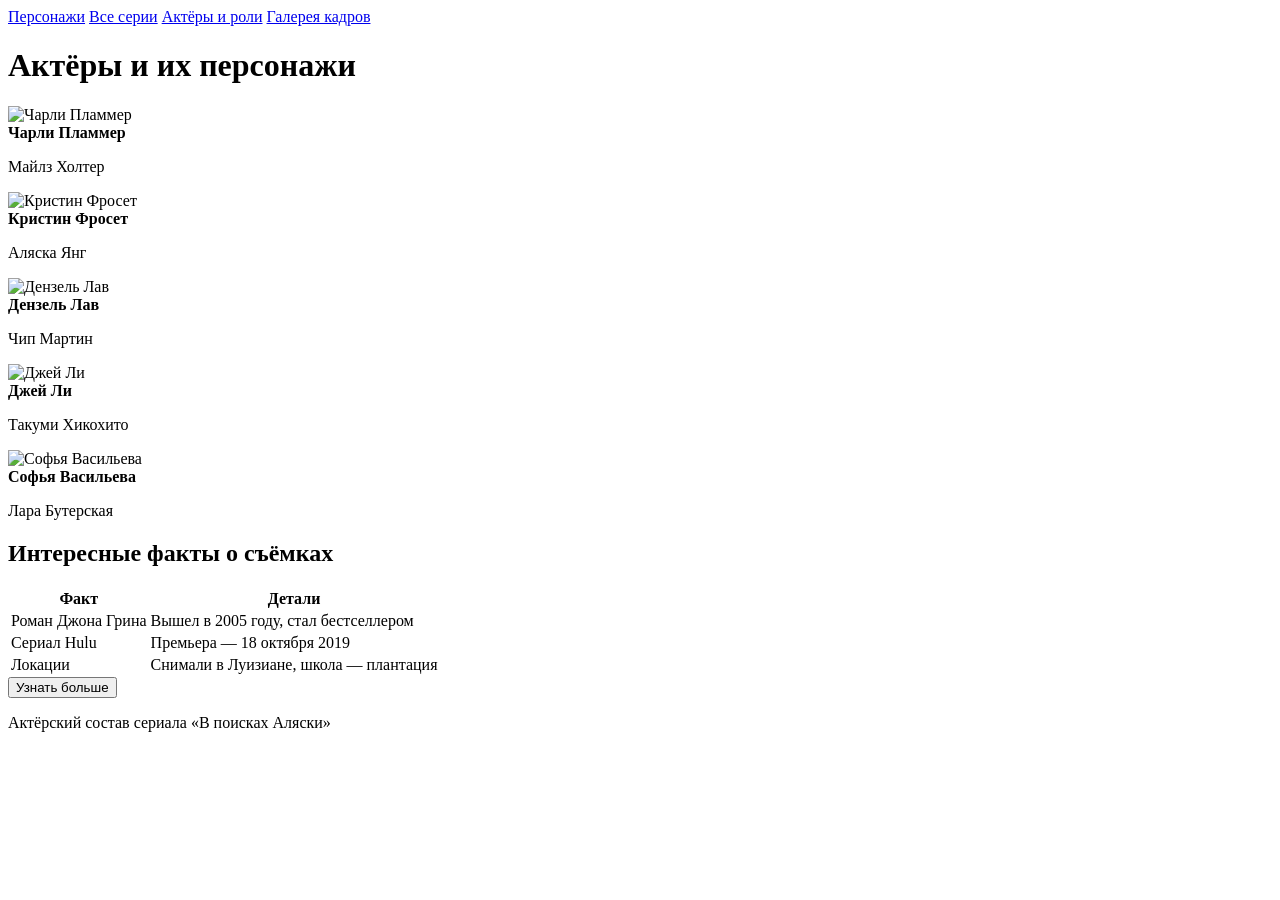
==== cast.html @ 6aa1d95b "Add files via upload" ====
<!DOCTYPE html>
<html lang="ru">
<head>
    <meta charset="UTF-8">
    <meta name="viewport" content="width=device-width, initial-scale=1.0">
    <title>В поисках Аляски | Актёры</title>
    <link rel="stylesheet" href="style.css">
</head>
<body>
    <nav class="navbar">
        <a href="index.html" class="nav-btn">Персонажи</a>
        <a href="episodes.html" class="nav-btn">Все серии</a>
        <a href="cast.html" class="nav-btn">Актёры и роли</a>
        <a href="gallery.html" class="nav-btn">Галерея кадров</a>
    </nav>

    <div class="page-container">
        <h1>Актёры и их персонажи</h1>
        <div class="cast-grid">
            <div class="cast-card">
                <img class="cast-photo" src="https://kinotv.ru/upload/iblock/59f/lzcz3eonvtit2hvptbuuj4o0ihpuiw90.webp" alt="Чарли Пламмер">
                <div class="cast-info"><strong>Чарли Пламмер</strong><p>Майлз Холтер</p></div>
            </div>
            <div class="cast-card">
                <img class="cast-photo" src="https://m.media-amazon.com/images/M/MV5BZDdkNTM1NDEtYTU5Yy00MTkzLTllNWQtYTI3OTBmODExMTc2XkEyXkFqcGc@._V1_FMjpg_UX1000_.jpg" alt="Кристин Фросет">
                <div class="cast-info"><strong>Кристин Фросет</strong><p>Аляска Янг</p></div>
            </div>
            <div class="cast-card">
                <img class="cast-photo" src="https://m.media-amazon.com/images/M/MV5BYjFiMzQ3MTYtNDdhYy00N2U4LTk4MDItZTNiOTQ4MzliYjU2XkEyXkFqcGc@._V1_.jpg" alt="Дензель Лав">
                <div class="cast-info"><strong>Дензель Лав</strong><p>Чип Мартин</p></div>
            </div>
            <div class="cast-card">
                <img class="cast-photo" src="https://www.film.ru/sites/default/files/people/14679217-3412169.jpg" alt="Джей Ли">
                <div class="cast-info"><strong>Джей Ли</strong><p>Такуми Хикохито</p></div>
            </div>
            <div class="cast-card">
                <img class="cast-photo" src="https://avatars.mds.yandex.net/get-kinopoisk-image/1773646/e25d6c02-48b1-48aa-91d9-0dd39ebba12c/1920x" alt="Софья Васильева">
                <div class="cast-info"><strong>Софья Васильева</strong><p>Лара Бутерская</p></div>
            </div>
        </div>
        
        <!-- Таблица с расписанием / фактами -->
        <h2>Интересные факты о съёмках</h2>
        <table class="facts-table">
            <tr><th>Факт</th><th>Детали</th></tr>
            <tr><td>Роман Джона Грина</td><td>Вышел в 2005 году, стал бестселлером</td></tr>
            <tr><td>Сериал Hulu</td><td>Премьера — 18 октября 2019</td></tr>
            <tr><td>Локации</td><td>Снимали в Луизиане, школа — плантация</td></tr>
        </table>
        
        <button class="action-btn" onclick="alert('Спасибо, что интересуетесь актёрами!')">Узнать больше</button>
    </div>

    <footer class="footer">
        <p>Актёрский состав сериала «В поисках Аляски»</p>
    </footer>
</body>
</html>
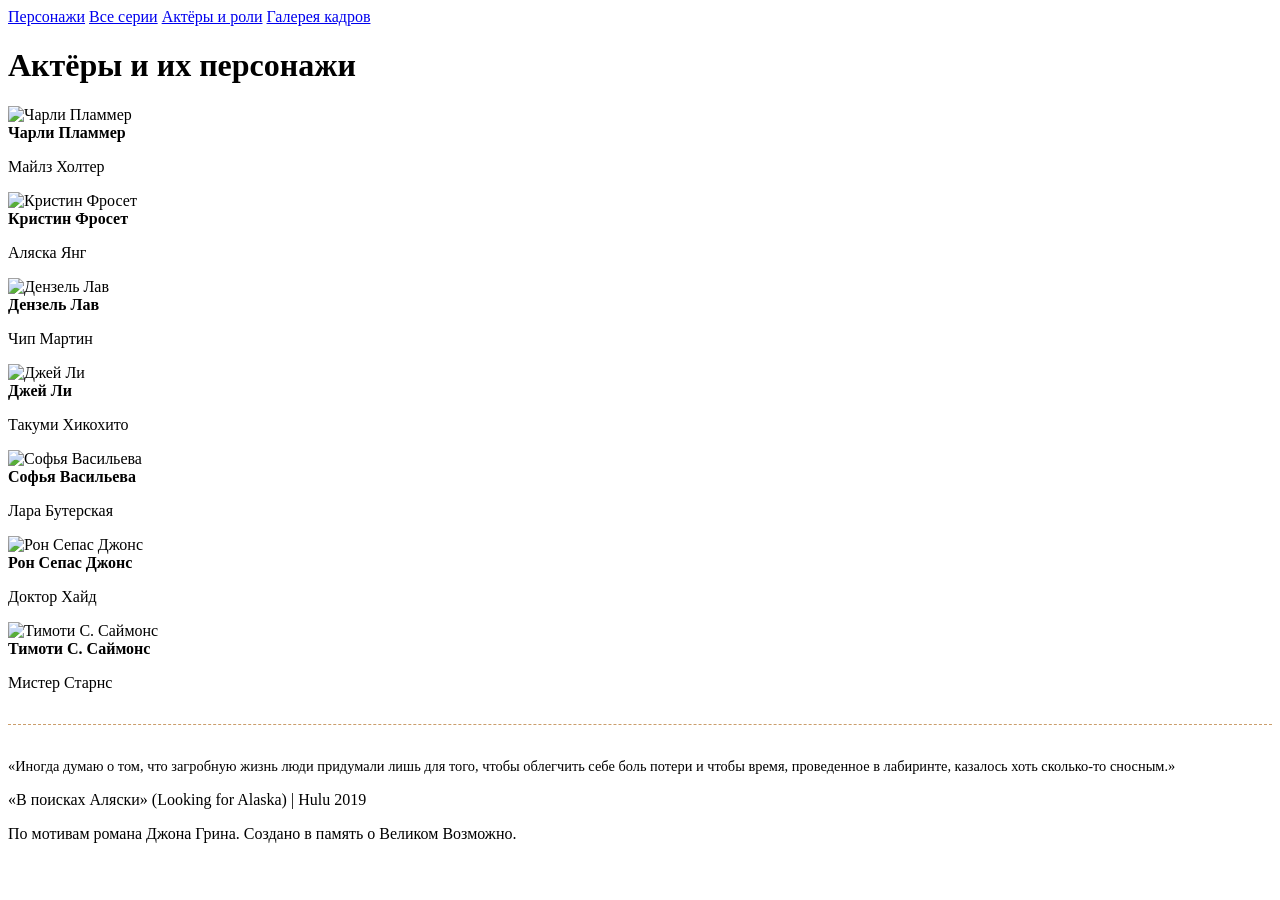
==== commit 78332abe: "Add files via upload" ====
--- a/cast.html
+++ b/cast.html
@@ -2,57 +2,60 @@
 <html lang="ru">
 <head>
     <meta charset="UTF-8">
-    <meta name="viewport" content="width=device-width, initial-scale=1.0">
-    <title>В поисках Аляски | Актёры</title>
+    <meta name="viewport" content="width=device-width, initial-scale=1.0, user-scalable=yes">
+    <title>В поисках Аляски | Актёры и роли</title>
     <link rel="stylesheet" href="style.css">
 </head>
 <body>
-    <nav class="navbar">
-        <a href="index.html" class="nav-btn">Персонажи</a>
-        <a href="episodes.html" class="nav-btn">Все серии</a>
-        <a href="cast.html" class="nav-btn">Актёры и роли</a>
-        <a href="gallery.html" class="nav-btn">Галерея кадров</a>
-    </nav>
 
-    <div class="page-container">
-        <h1>Актёры и их персонажи</h1>
-        <div class="cast-grid">
-            <div class="cast-card">
-                <img class="cast-photo" src="https://kinotv.ru/upload/iblock/59f/lzcz3eonvtit2hvptbuuj4o0ihpuiw90.webp" alt="Чарли Пламмер">
-                <div class="cast-info"><strong>Чарли Пламмер</strong><p>Майлз Холтер</p></div>
-            </div>
-            <div class="cast-card">
-                <img class="cast-photo" src="https://m.media-amazon.com/images/M/MV5BZDdkNTM1NDEtYTU5Yy00MTkzLTllNWQtYTI3OTBmODExMTc2XkEyXkFqcGc@._V1_FMjpg_UX1000_.jpg" alt="Кристин Фросет">
-                <div class="cast-info"><strong>Кристин Фросет</strong><p>Аляска Янг</p></div>
-            </div>
-            <div class="cast-card">
-                <img class="cast-photo" src="https://m.media-amazon.com/images/M/MV5BYjFiMzQ3MTYtNDdhYy00N2U4LTk4MDItZTNiOTQ4MzliYjU2XkEyXkFqcGc@._V1_.jpg" alt="Дензель Лав">
-                <div class="cast-info"><strong>Дензель Лав</strong><p>Чип Мартин</p></div>
-            </div>
-            <div class="cast-card">
-                <img class="cast-photo" src="https://www.film.ru/sites/default/files/people/14679217-3412169.jpg" alt="Джей Ли">
-                <div class="cast-info"><strong>Джей Ли</strong><p>Такуми Хикохито</p></div>
-            </div>
-            <div class="cast-card">
-                <img class="cast-photo" src="https://avatars.mds.yandex.net/get-kinopoisk-image/1773646/e25d6c02-48b1-48aa-91d9-0dd39ebba12c/1920x" alt="Софья Васильева">
-                <div class="cast-info"><strong>Софья Васильева</strong><p>Лара Бутерская</p></div>
-            </div>
+<nav class="navbar">
+    <a href="index.html" class="nav-btn">Персонажи</a>
+    <a href="episodes.html" class="nav-btn">Все серии</a>
+    <a href="cast.html" class="nav-btn active">Актёры и роли</a>
+    <a href="gallery.html" class="nav-btn">Галерея кадров</a>
+</nav>
+
+<div class="page-container">
+    <h1>Актёры и их персонажи</h1>
+    <div class="cast-grid">
+        <div class="cast-card">
+            <img class="cast-photo" src="https://kinotv.ru/upload/iblock/59f/lzcz3eonvtit2hvptbuuj4o0ihpuiw90.webp" alt="Чарли Пламмер">
+            <div class="cast-info"><strong>Чарли Пламмер</strong><p>Майлз Холтер</p></div>
         </div>
-        
-        <!-- Таблица с расписанием / фактами -->
-        <h2>Интересные факты о съёмках</h2>
-        <table class="facts-table">
-            <tr><th>Факт</th><th>Детали</th></tr>
-            <tr><td>Роман Джона Грина</td><td>Вышел в 2005 году, стал бестселлером</td></tr>
-            <tr><td>Сериал Hulu</td><td>Премьера — 18 октября 2019</td></tr>
-            <tr><td>Локации</td><td>Снимали в Луизиане, школа — плантация</td></tr>
-        </table>
-        
-        <button class="action-btn" onclick="alert('Спасибо, что интересуетесь актёрами!')">Узнать больше</button>
+        <div class="cast-card">
+            <img class="cast-photo" src="https://m.media-amazon.com/images/M/MV5BZDdkNTM1NDEtYTU5Yy00MTkzLTllNWQtYTI3OTBmODExMTc2XkEyXkFqcGc@._V1_FMjpg_UX1000_.jpg" alt="Кристин Фросет">
+            <div class="cast-info"><strong>Кристин Фросет</strong><p>Аляска Янг</p></div>
+        </div>
+        <div class="cast-card">
+            <img class="cast-photo" src="https://m.media-amazon.com/images/M/MV5BYjFiMzQ3MTYtNDdhYy00N2U4LTk4MDItZTNiOTQ4MzliYjU2XkEyXkFqcGc@._V1_.jpg" alt="Дензель Лав">
+            <div class="cast-info"><strong>Дензель Лав</strong><p>Чип Мартин</p></div>
+        </div>
+        <div class="cast-card">
+            <img class="cast-photo" src="https://www.film.ru/sites/default/files/people/14679217-3412169.jpg" alt="Джей Ли">
+            <div class="cast-info"><strong>Джей Ли</strong><p>Такуми Хикохито</p></div>
+        </div>
+        <div class="cast-card">
+            <img class="cast-photo" src="https://avatars.mds.yandex.net/get-kinopoisk-image/1773646/e25d6c02-48b1-48aa-91d9-0dd39ebba12c/1920x" alt="Софья Васильева">
+            <div class="cast-info"><strong>Софья Васильева</strong><p>Лара Бутерская</p></div>
+        </div>
+        <div class="cast-card">
+            <img class="cast-photo" src="https://avatars.mds.yandex.net/i?id=7f310b02f0fcc3b287847f2668c44973_l-9145122-images-thumbs&n=13" alt="Рон Сепас Джонс">
+            <div class="cast-info"><strong>Рон Сепас Джонс</strong><p>Доктор Хайд</p></div>
+        </div>
+        <div class="cast-card">
+            <img class="cast-photo" src="https://is1-ssl.mzstatic.com/image/thumb/QAk1-_fwYNKsBS9bhzLGoA/1200x675mf.jpg" alt="Тимоти С. Саймонс">
+            <div class="cast-info"><strong>Тимоти С. Саймонс</strong><p>Мистер Старнс</p></div>
+        </div>
     </div>
+    <div style="margin-top: 2rem; border-top: 1px dashed #cb9e6b; padding-top: 1.2rem; font-size: 0.9rem;">
+        <p>«Иногда думаю о том, что загробную жизнь люди придумали лишь для того, чтобы облегчить себе боль потери и чтобы время, проведенное в лабиринте, казалось хоть сколько-то сносным.»</p>
+    </div>
+</div>
 
-    <footer class="footer">
-        <p>Актёрский состав сериала «В поисках Аляски»</p>
-    </footer>
+<footer class="footer">
+    <p>«В поисках Аляски» (Looking for Alaska) | Hulu 2019</p>
+    <p>По мотивам романа Джона Грина. Создано в память о Великом Возможно.</p>
+</footer>
+
 </body>
 </html>
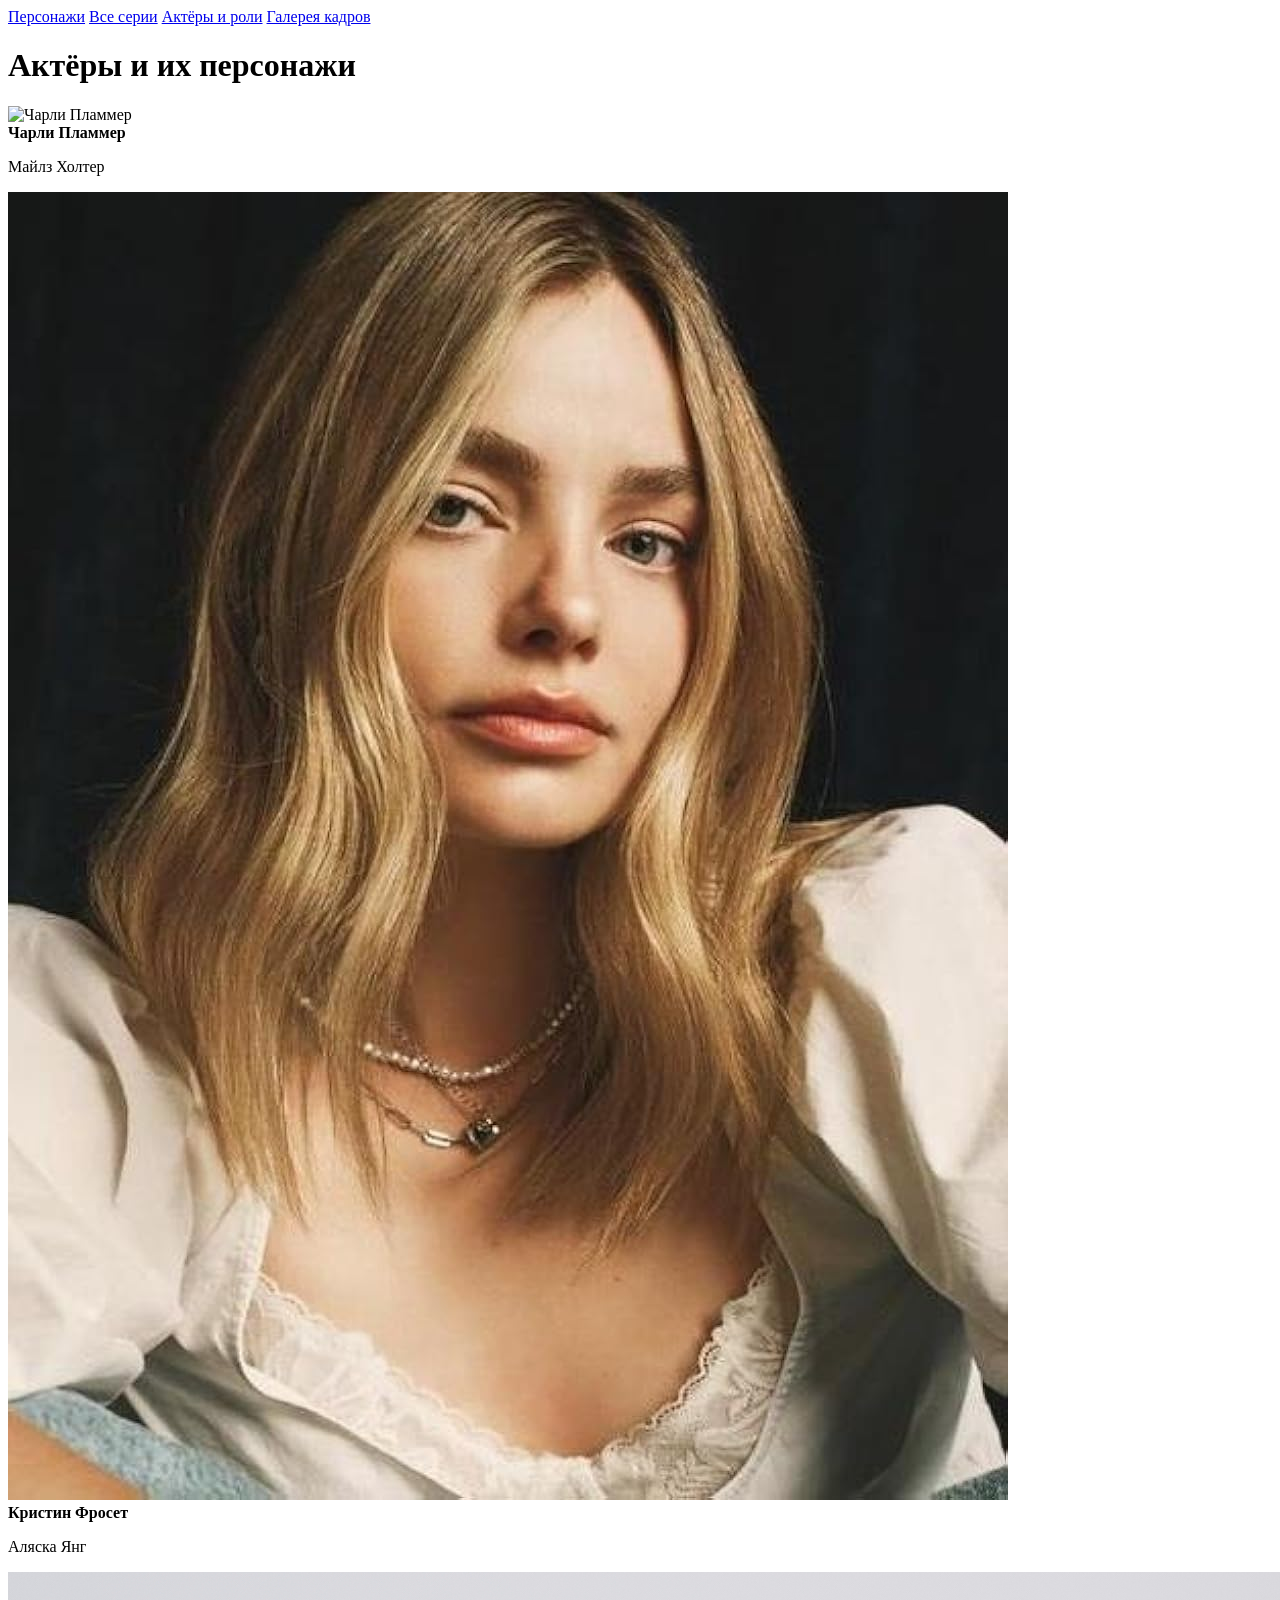
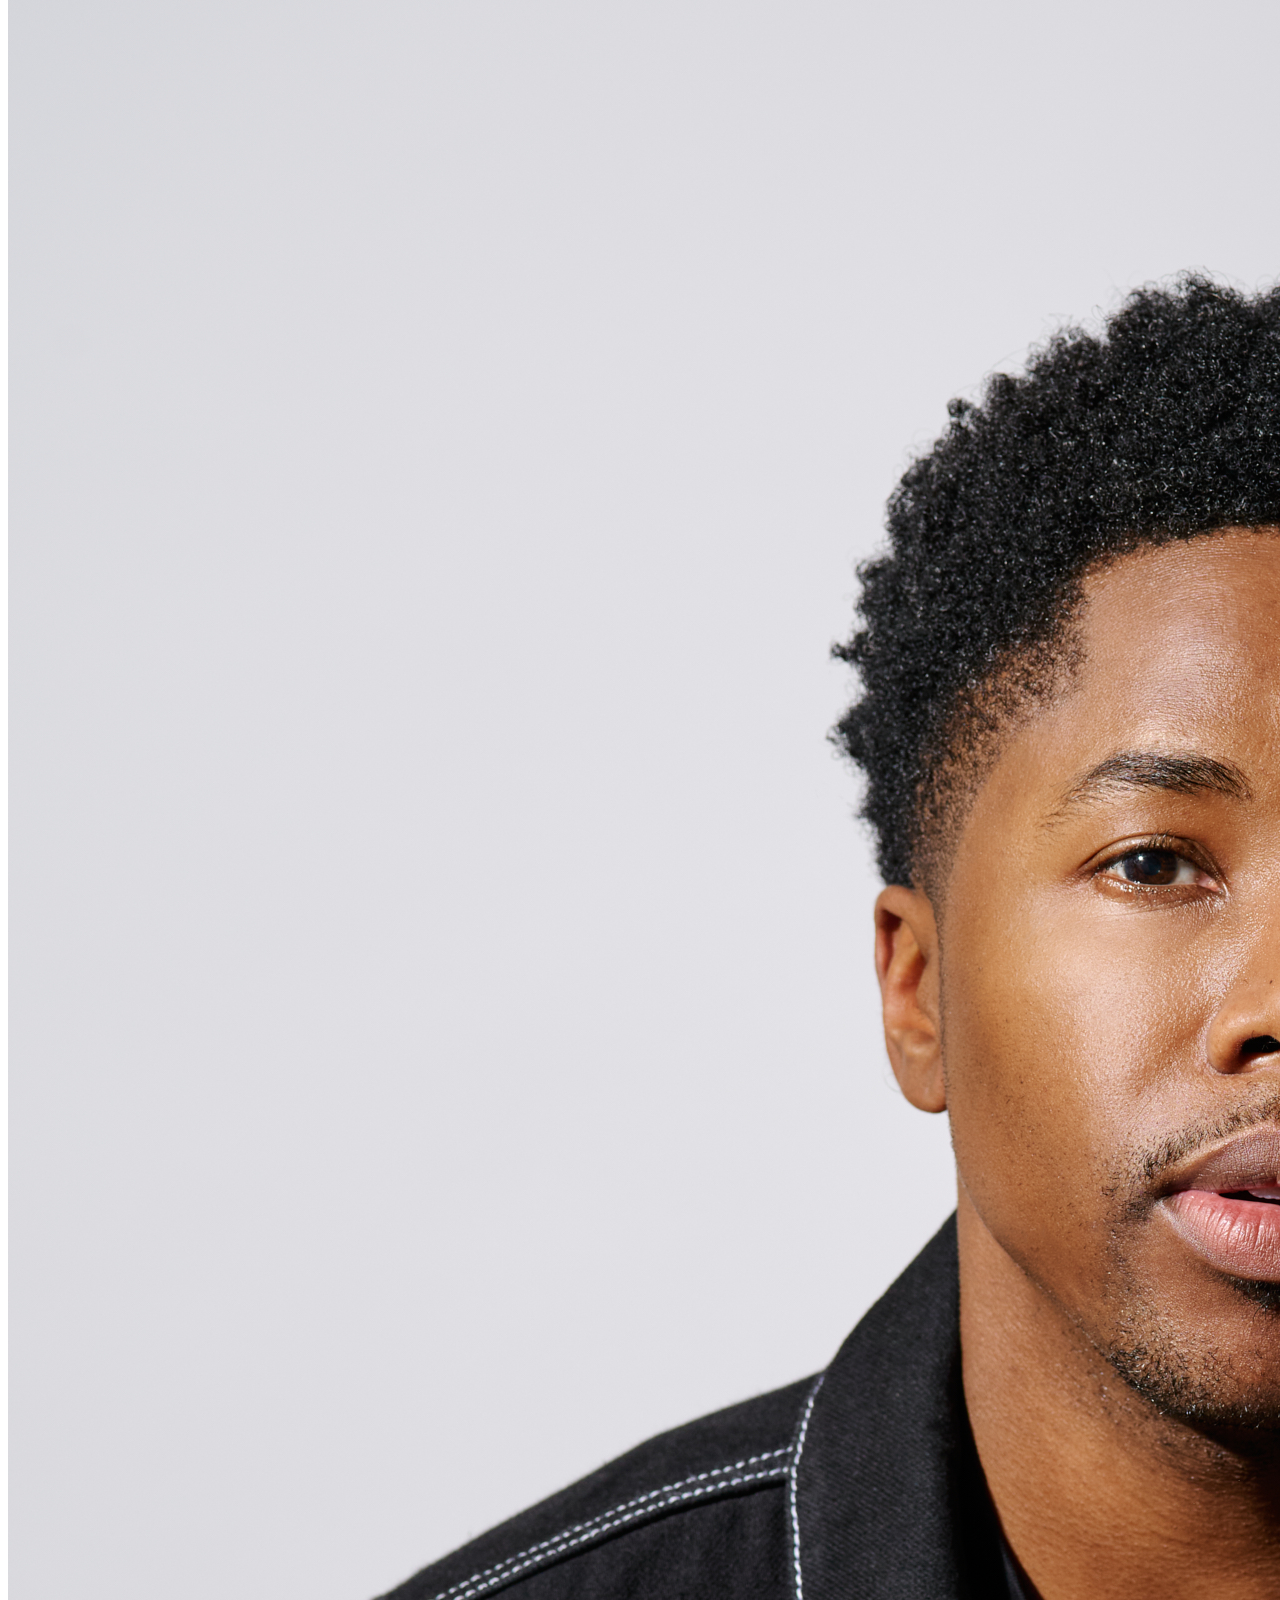
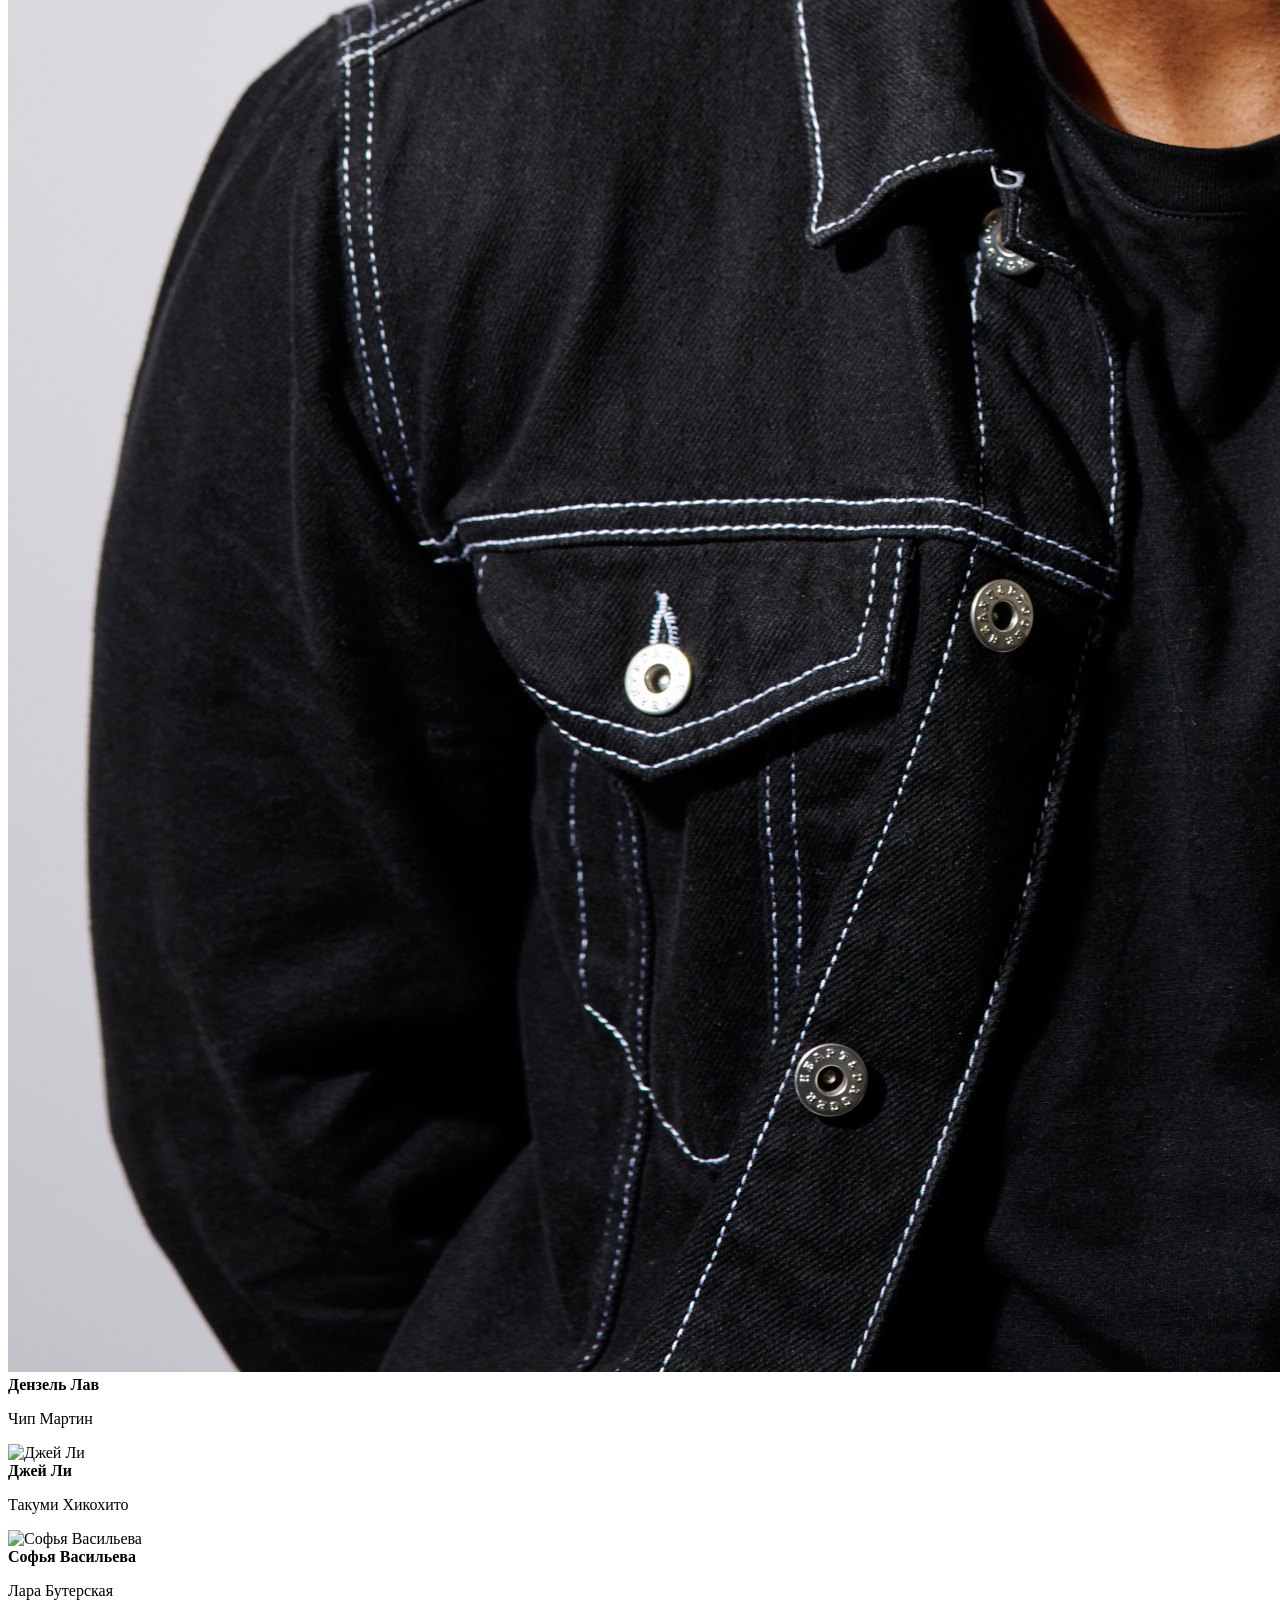
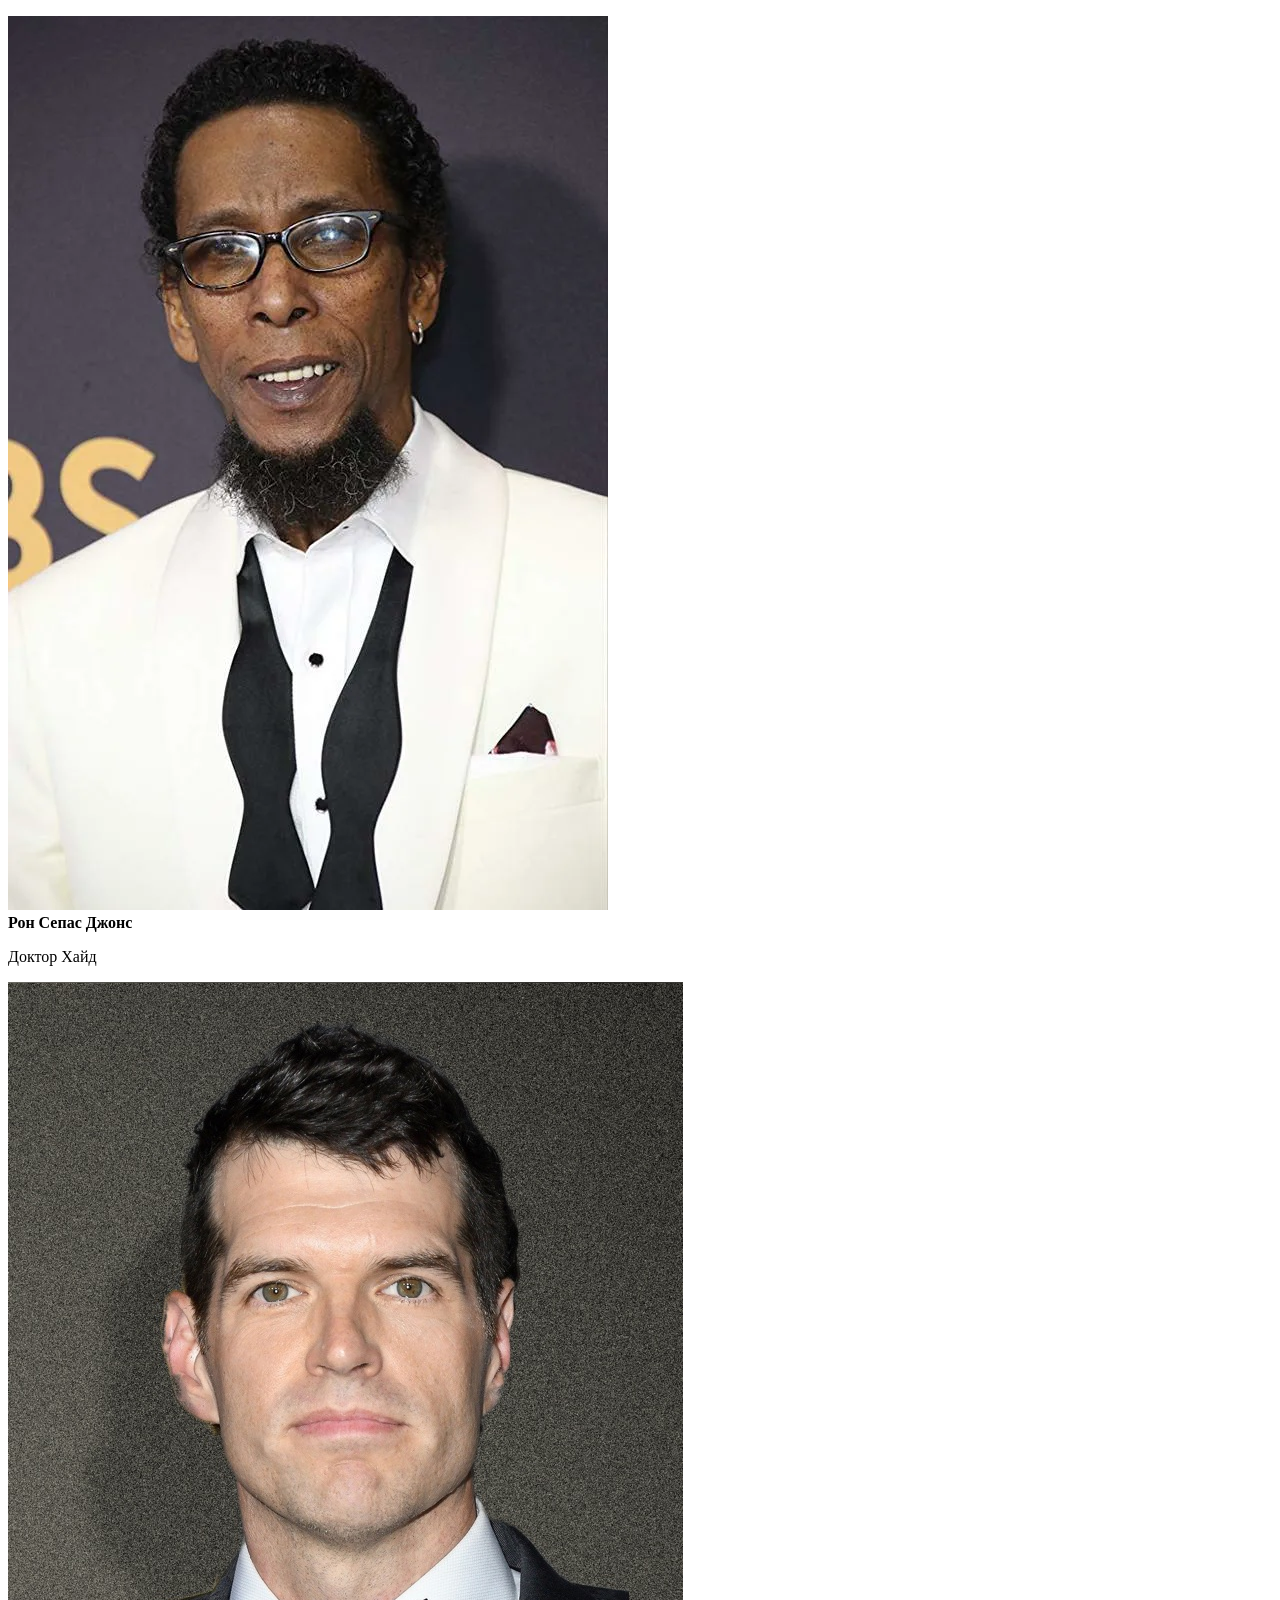
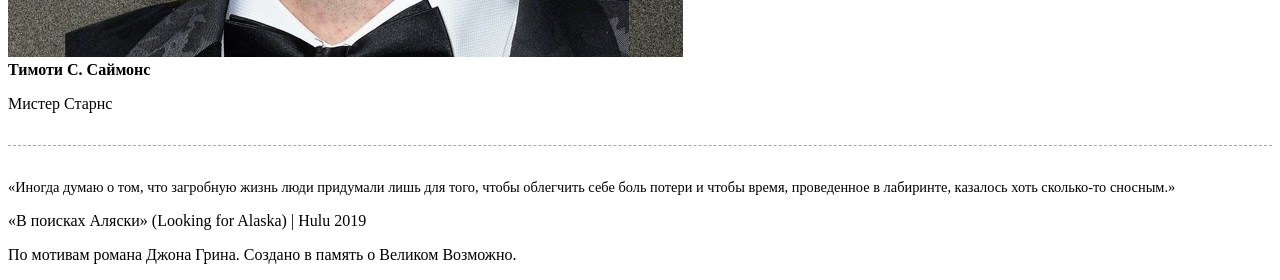
==== commit 77f5d75d: "Update cast.html" ====
--- a/cast.html
+++ b/cast.html
@@ -19,31 +19,31 @@
     <h1>Актёры и их персонажи</h1>
     <div class="cast-grid">
         <div class="cast-card">
-            <img class="cast-photo" src="https://kinotv.ru/upload/iblock/59f/lzcz3eonvtit2hvptbuuj4o0ihpuiw90.webp" alt="Чарли Пламмер">
+            <img class="cast-photo" src="images/charlie.jpg" alt="Чарли Пламмер">
             <div class="cast-info"><strong>Чарли Пламмер</strong><p>Майлз Холтер</p></div>
         </div>
         <div class="cast-card">
-            <img class="cast-photo" src="https://m.media-amazon.com/images/M/MV5BZDdkNTM1NDEtYTU5Yy00MTkzLTllNWQtYTI3OTBmODExMTc2XkEyXkFqcGc@._V1_FMjpg_UX1000_.jpg" alt="Кристин Фросет">
+            <img class="cast-photo" src="images/kristine.jpg" alt="Кристин Фросет">
             <div class="cast-info"><strong>Кристин Фросет</strong><p>Аляска Янг</p></div>
         </div>
         <div class="cast-card">
-            <img class="cast-photo" src="https://m.media-amazon.com/images/M/MV5BYjFiMzQ3MTYtNDdhYy00N2U4LTk4MDItZTNiOTQ4MzliYjU2XkEyXkFqcGc@._V1_.jpg" alt="Дензель Лав">
+            <img class="cast-photo" src="images/denzel.jpg" alt="Дензель Лав">
             <div class="cast-info"><strong>Дензель Лав</strong><p>Чип Мартин</p></div>
         </div>
         <div class="cast-card">
-            <img class="cast-photo" src="https://www.film.ru/sites/default/files/people/14679217-3412169.jpg" alt="Джей Ли">
+            <img class="cast-photo" src="jay" alt="Джей Ли">
             <div class="cast-info"><strong>Джей Ли</strong><p>Такуми Хикохито</p></div>
         </div>
         <div class="cast-card">
-            <img class="cast-photo" src="https://avatars.mds.yandex.net/get-kinopoisk-image/1773646/e25d6c02-48b1-48aa-91d9-0dd39ebba12c/1920x" alt="Софья Васильева">
+            <img class="cast-photo" src="sofia" alt="Софья Васильева">
             <div class="cast-info"><strong>Софья Васильева</strong><p>Лара Бутерская</p></div>
         </div>
         <div class="cast-card">
-            <img class="cast-photo" src="https://avatars.mds.yandex.net/i?id=7f310b02f0fcc3b287847f2668c44973_l-9145122-images-thumbs&n=13" alt="Рон Сепас Джонс">
+            <img class="cast-photo" src="images/ron.jpg" alt="Рон Сепас Джонс">
             <div class="cast-info"><strong>Рон Сепас Джонс</strong><p>Доктор Хайд</p></div>
         </div>
         <div class="cast-card">
-            <img class="cast-photo" src="https://is1-ssl.mzstatic.com/image/thumb/QAk1-_fwYNKsBS9bhzLGoA/1200x675mf.jpg" alt="Тимоти С. Саймонс">
+            <img class="cast-photo" src="images/timothy.jpg" alt="Тимоти С. Саймонс">
             <div class="cast-info"><strong>Тимоти С. Саймонс</strong><p>Мистер Старнс</p></div>
         </div>
     </div>
@@ -58,4 +58,4 @@
 </footer>
 
 </body>
-</html>+</html>
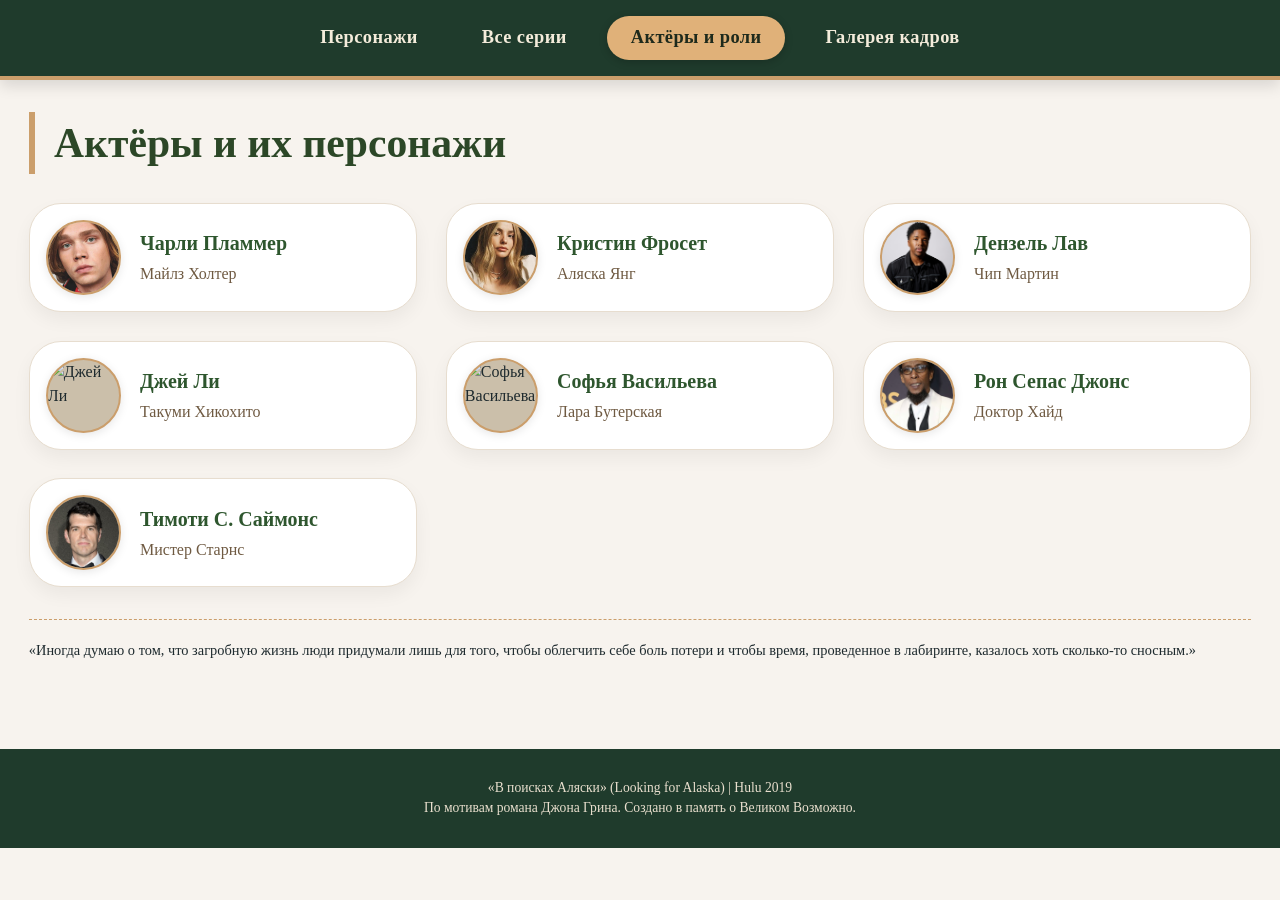
==== commit a3a2c5fd: "Update cast.html" ====
--- a/cast.html
+++ b/cast.html
@@ -4,7 +4,7 @@
     <meta charset="UTF-8">
     <meta name="viewport" content="width=device-width, initial-scale=1.0, user-scalable=yes">
     <title>В поисках Аляски | Актёры и роли</title>
-    <link rel="stylesheet" href="style.css">
+    <link rel="stylesheet" href="css/style.css">
 </head>
 <body>
 
--- a/css/style.css
+++ b/css/style.css
@@ -0,0 +1,253 @@
+* {
+    margin: 0;
+    padding: 0;
+    box-sizing: border-box;
+}
+
+body {
+    font-family: 'Segoe UI', 'Roboto', 'Merriweather', serif;
+    background: #f7f3ee;
+    color: #1e2a2e;
+    line-height: 1.5;
+}
+
+.navbar {
+    background: #1f3b2c;
+    padding: 1rem 2rem;
+    display: flex;
+    flex-wrap: wrap;
+    justify-content: center;
+    gap: 1rem;
+    border-bottom: 4px solid #cb9e6b;
+    position: sticky;
+    top: 0;
+    z-index: 200;
+    backdrop-filter: blur(2px);
+    box-shadow: 0 6px 14px rgba(0,0,0,0.12);
+}
+
+.nav-btn {
+    background: none;
+    border: none;
+    font-size: 1.15rem;
+    font-weight: 600;
+    color: #f4ecdb;
+    padding: 0.5rem 1.5rem;
+    cursor: pointer;
+    transition: all 0.2s ease;
+    border-radius: 40px;
+    font-family: inherit;
+    letter-spacing: 0.4px;
+    text-decoration: none;
+    display: inline-block;
+}
+
+.nav-btn:hover {
+    background: #cb9e6b;
+    color: #1f2e22;
+    transform: translateY(-2px);
+}
+
+.nav-btn.active {
+    background: #e0b179;
+    color: #1e2a1c;
+    box-shadow: 0 2px 8px rgba(0,0,0,0.2);
+}
+
+.page-container {
+    max-width: 1300px;
+    margin: 0 auto;
+    padding: 2rem 1.8rem 3rem;
+}
+
+h1 {
+    font-size: 2.6rem;
+    margin-bottom: 0.25rem;
+    color: #2c4727;
+    border-left: 6px solid #cb9e6b;
+    padding-left: 1.2rem;
+    font-weight: 700;
+}
+
+h2 {
+    font-size: 1.9rem;
+    margin: 1.5rem 0 1rem;
+    color: #3c6040;
+    font-weight: 600;
+}
+
+h3 {
+    font-size: 1.45rem;
+    margin: 0.7rem 0 0.4rem;
+    color: #6b4c2c;
+}
+
+.characters-grid {
+    display: grid;
+    grid-template-columns: repeat(auto-fill, minmax(270px, 1fr));
+    gap: 2rem;
+    margin-top: 1.8rem;
+}
+
+.character-card {
+    background: white;
+    border-radius: 32px;
+    overflow: hidden;
+    box-shadow: 0 15px 28px rgba(0,0,0,0.08);
+    transition: transform 0.25s, box-shadow 0.2s;
+    text-align: center;
+}
+
+.character-card:hover {
+    transform: translateY(-6px);
+    box-shadow: 0 22px 34px rgba(0,0,0,0.12);
+}
+
+.character-img {
+    width: 100%;
+    height: 300px;
+    object-fit: cover;
+    background: #cfc2ae;
+}
+
+.character-card h3 {
+    font-size: 1.65rem;
+    margin-top: 0.8rem;
+}
+
+.character-desc {
+    padding: 0 1.2rem 1.5rem;
+    font-size: 0.95rem;
+    color: #3f423c;
+}
+
+.episodes-list {
+    display: flex;
+    flex-direction: column;
+    gap: 1rem;
+    margin-top: 1.8rem;
+}
+
+.episode-item {
+    background: white;
+    border-radius: 1.6rem;
+    padding: 1rem 1.8rem;
+    box-shadow: 0 5px 12px rgba(0,0,0,0.05);
+    border-left: 8px solid #cb9e6b;
+    transition: 0.1s;
+}
+
+.episode-title {
+    font-weight: 800;
+    font-size: 1.25rem;
+    color: #2b532b;
+    background: #f4ece0;
+    display: inline-block;
+    padding: 0.2rem 1rem;
+    border-radius: 40px;
+    margin-bottom: 0.6rem;
+}
+
+.episode-desc {
+    color: #2f423b;
+}
+
+.cast-grid {
+    display: grid;
+    grid-template-columns: repeat(auto-fill, minmax(290px, 1fr));
+    gap: 1.8rem;
+    margin-top: 1.8rem;
+}
+
+.cast-card {
+    background: #ffffffd9;
+    background: white;
+    border-radius: 2rem;
+    padding: 1rem;
+    display: flex;
+    align-items: center;
+    gap: 1.2rem;
+    box-shadow: 0 8px 18px rgba(0,0,0,0.05);
+    transition: 0.2s;
+    border: 1px solid #e7ddcf;
+}
+
+.cast-card:hover {
+    transform: scale(1.01);
+    background: #fffbf5;
+    box-shadow: 0 14px 22px rgba(0,0,0,0.1);
+}
+
+.cast-photo {
+    width: 75px;
+    height: 75px;
+    border-radius: 100px;
+    object-fit: cover;
+    background: #cbbfaa;
+    box-shadow: 0 2px 10px rgba(0,0,0,0.1);
+    border: 2px solid #cb9e6b;
+}
+
+.cast-info strong {
+    font-size: 1.25rem;
+    color: #2e562e;
+    display: block;
+}
+
+.cast-info p {
+    color: #6f5a42;
+    font-weight: 500;
+    margin-top: 4px;
+}
+
+.gallery-grid {
+    display: grid;
+    grid-template-columns: repeat(auto-fill, minmax(250px, 1fr));
+    gap: 1.5rem;
+    margin-top: 2rem;
+}
+
+.gallery-item {
+    background: #fef7ed;
+    border-radius: 1.5rem;
+    overflow: hidden;
+    box-shadow: 0 8px 18px rgba(0,0,0,0.08);
+    transition: all 0.2s;
+}
+
+.gallery-img {
+    width: 100%;
+    aspect-ratio: 16 / 9;
+    object-fit: cover;
+    display: block;
+    transition: transform 0.3s ease;
+}
+
+.gallery-item:hover .gallery-img {
+    transform: scale(1.02);
+}
+
+.caption {
+    padding: 0.5rem 0.8rem 0.9rem;
+    font-size: 0.85rem;
+    text-align: center;
+    color: #5a4a32;
+    font-weight: 500;
+    background: #fff7ed;
+}
+
+.footer {
+    text-align: center;
+    padding: 1.8rem;
+    background: #1f3b2c;
+    color: #e9dfce;
+    margin-top: 2.5rem;
+    font-size: 0.85rem;
+}
+
+@media (max-width: 700px) {
+    .navbar { gap: 0.5rem; padding: 0.8rem 1rem;}
+    .nav-btn { padding: 0.3rem 0.8rem; font-size: 0.9rem;}
+    h1 { font-size: 1.9rem; }
+    .cast-card { padding: 0.8rem; gap: 0.8rem;}
+}
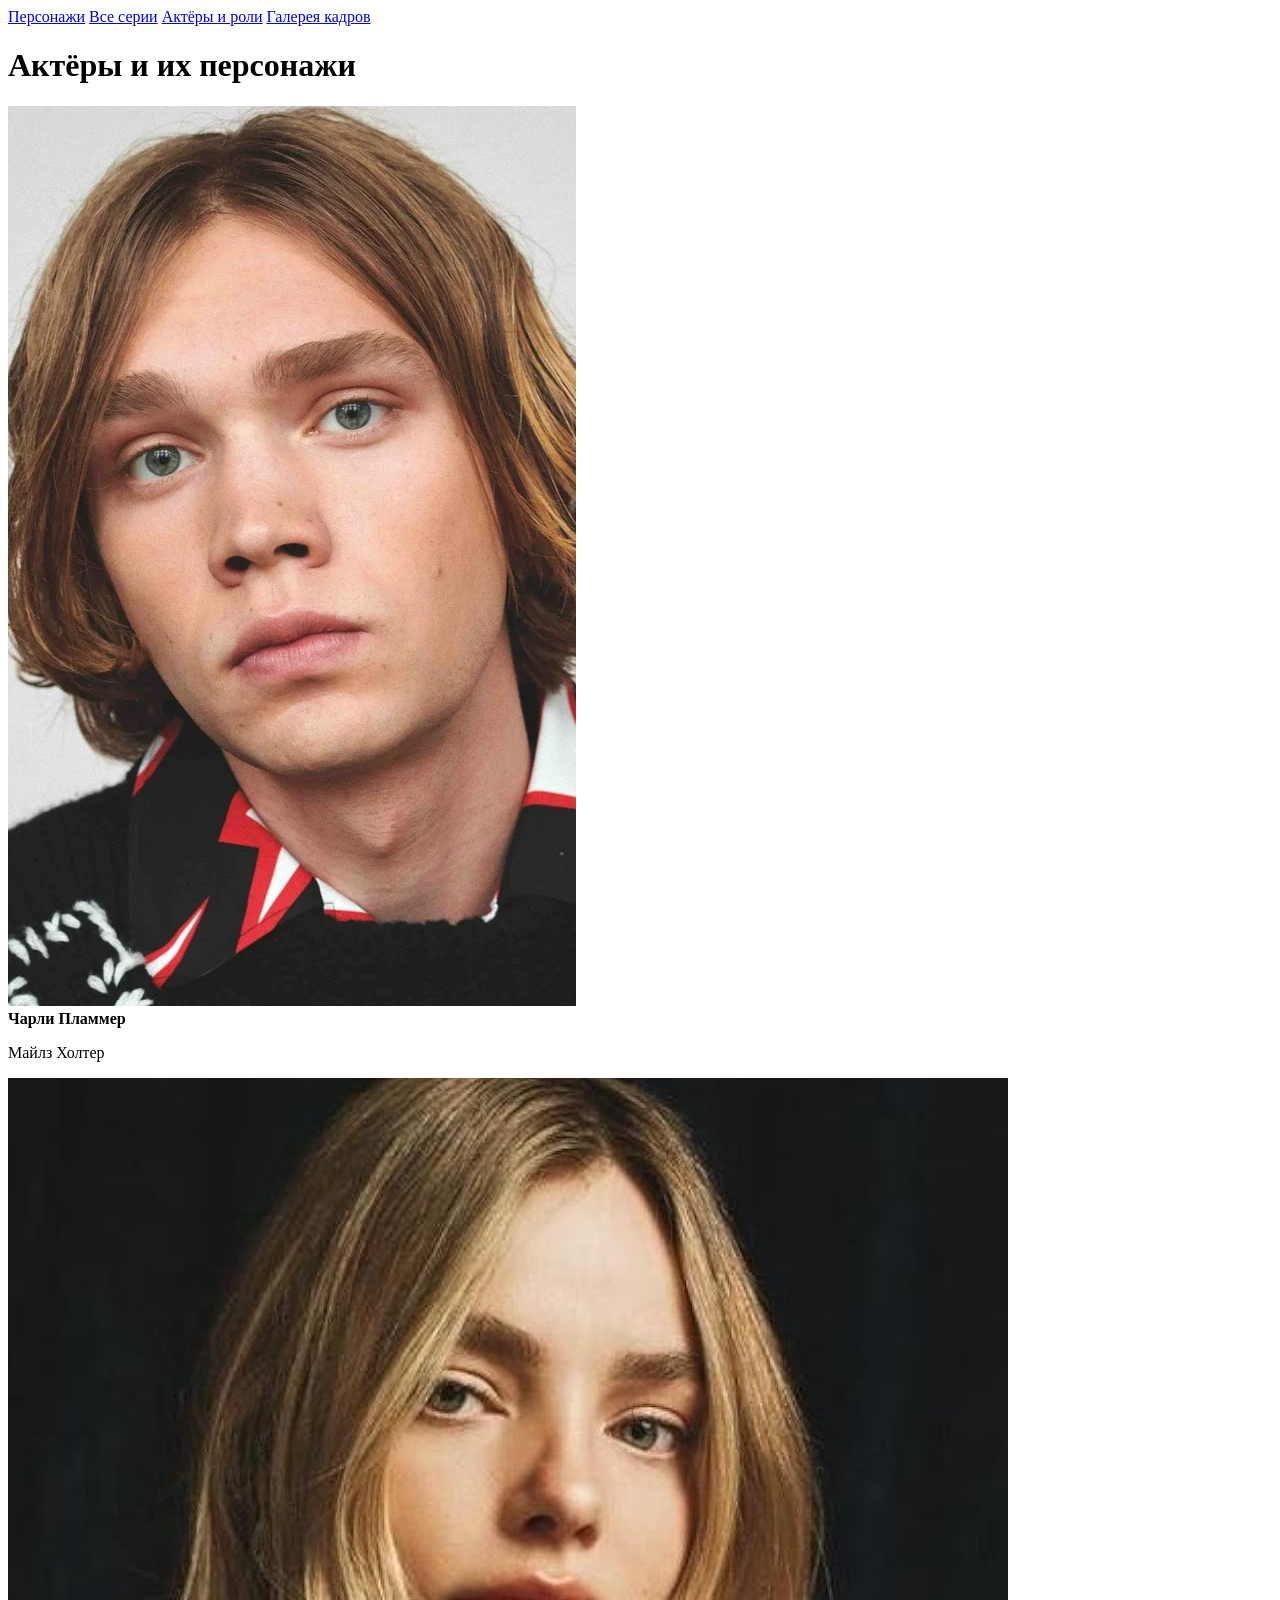
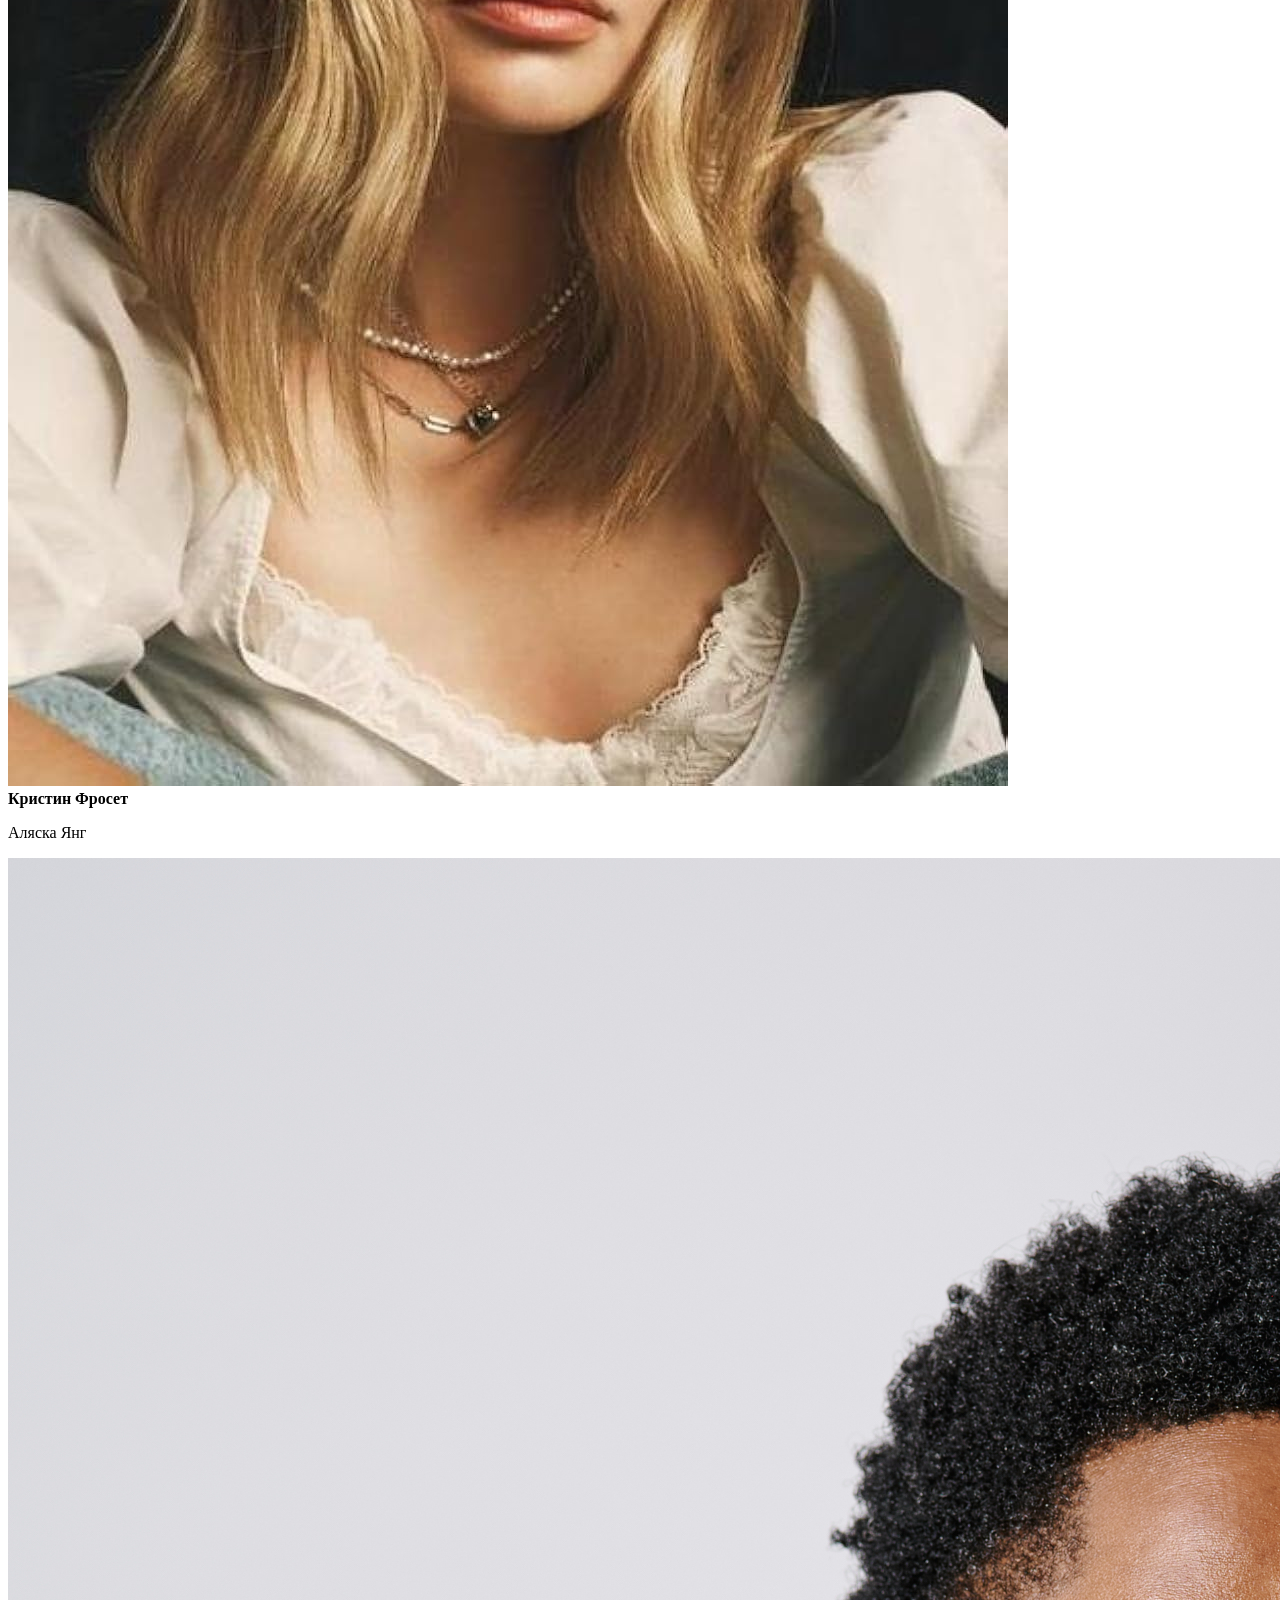
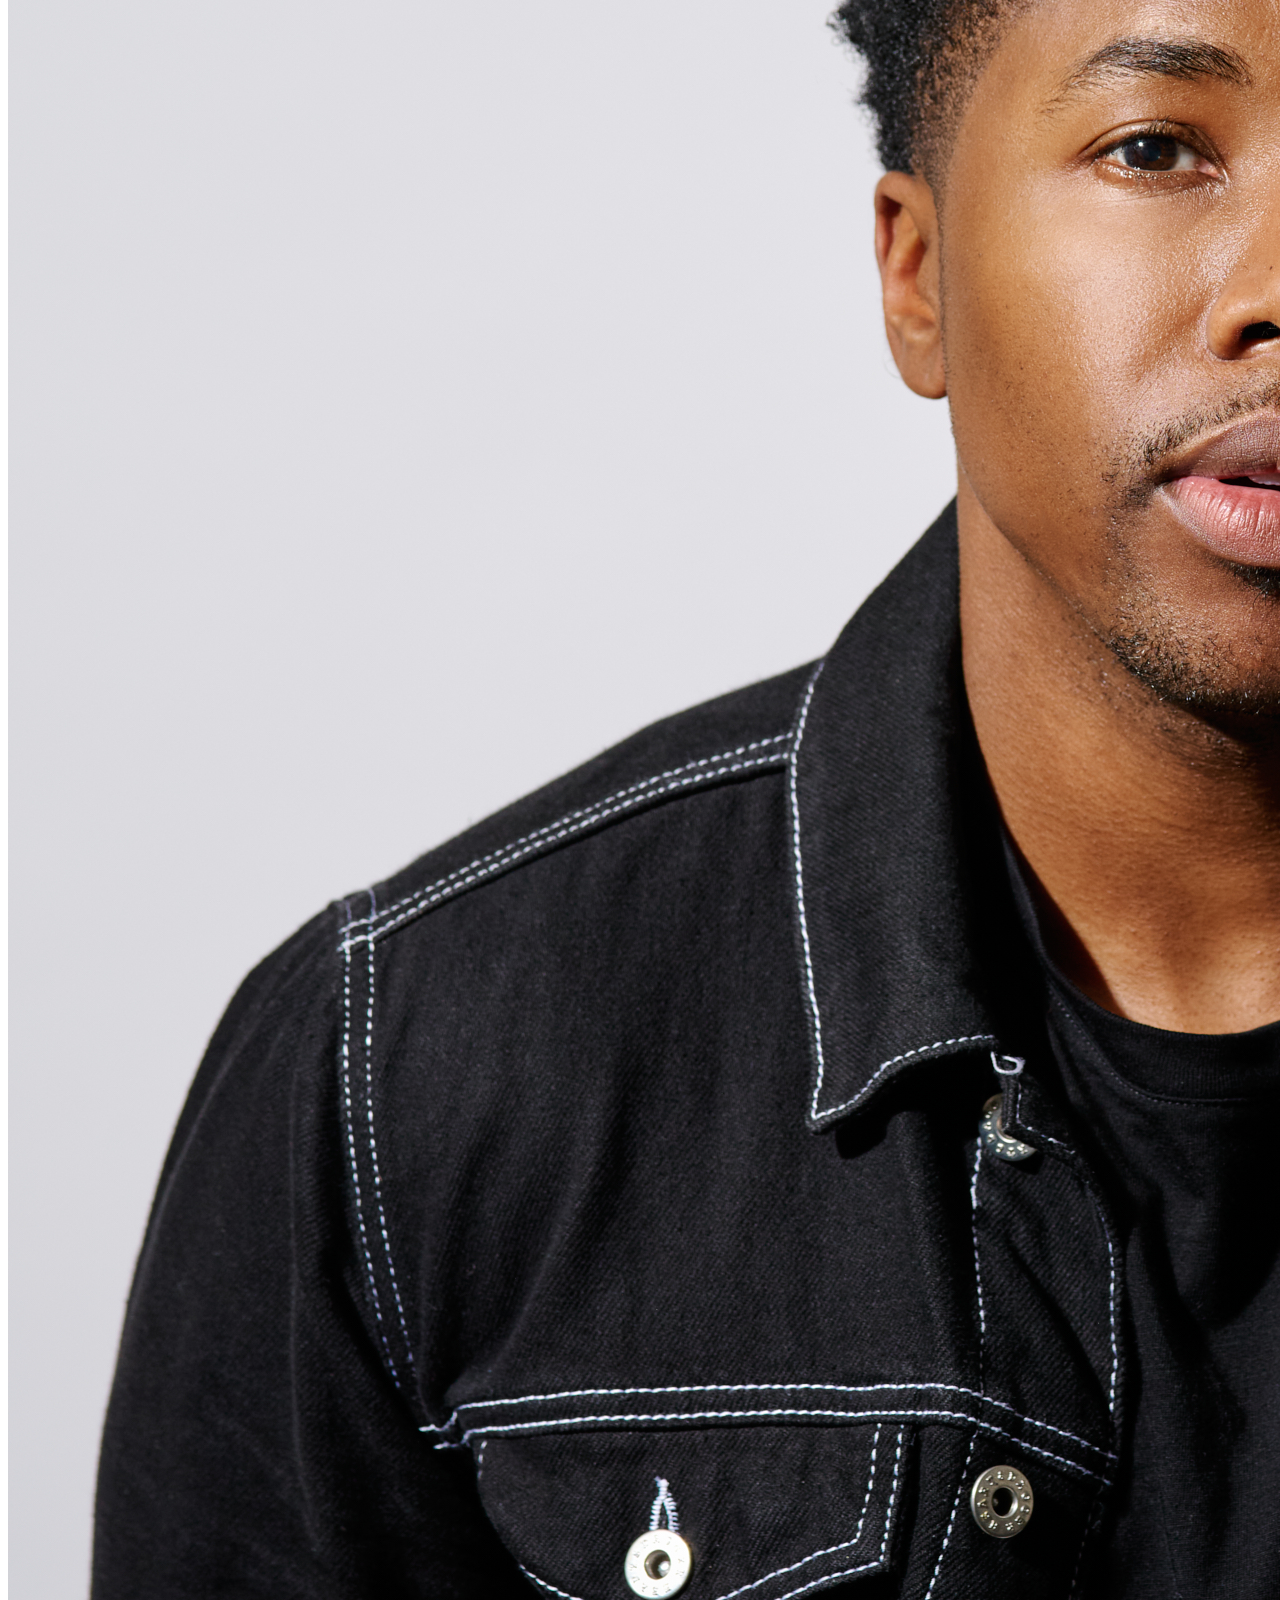
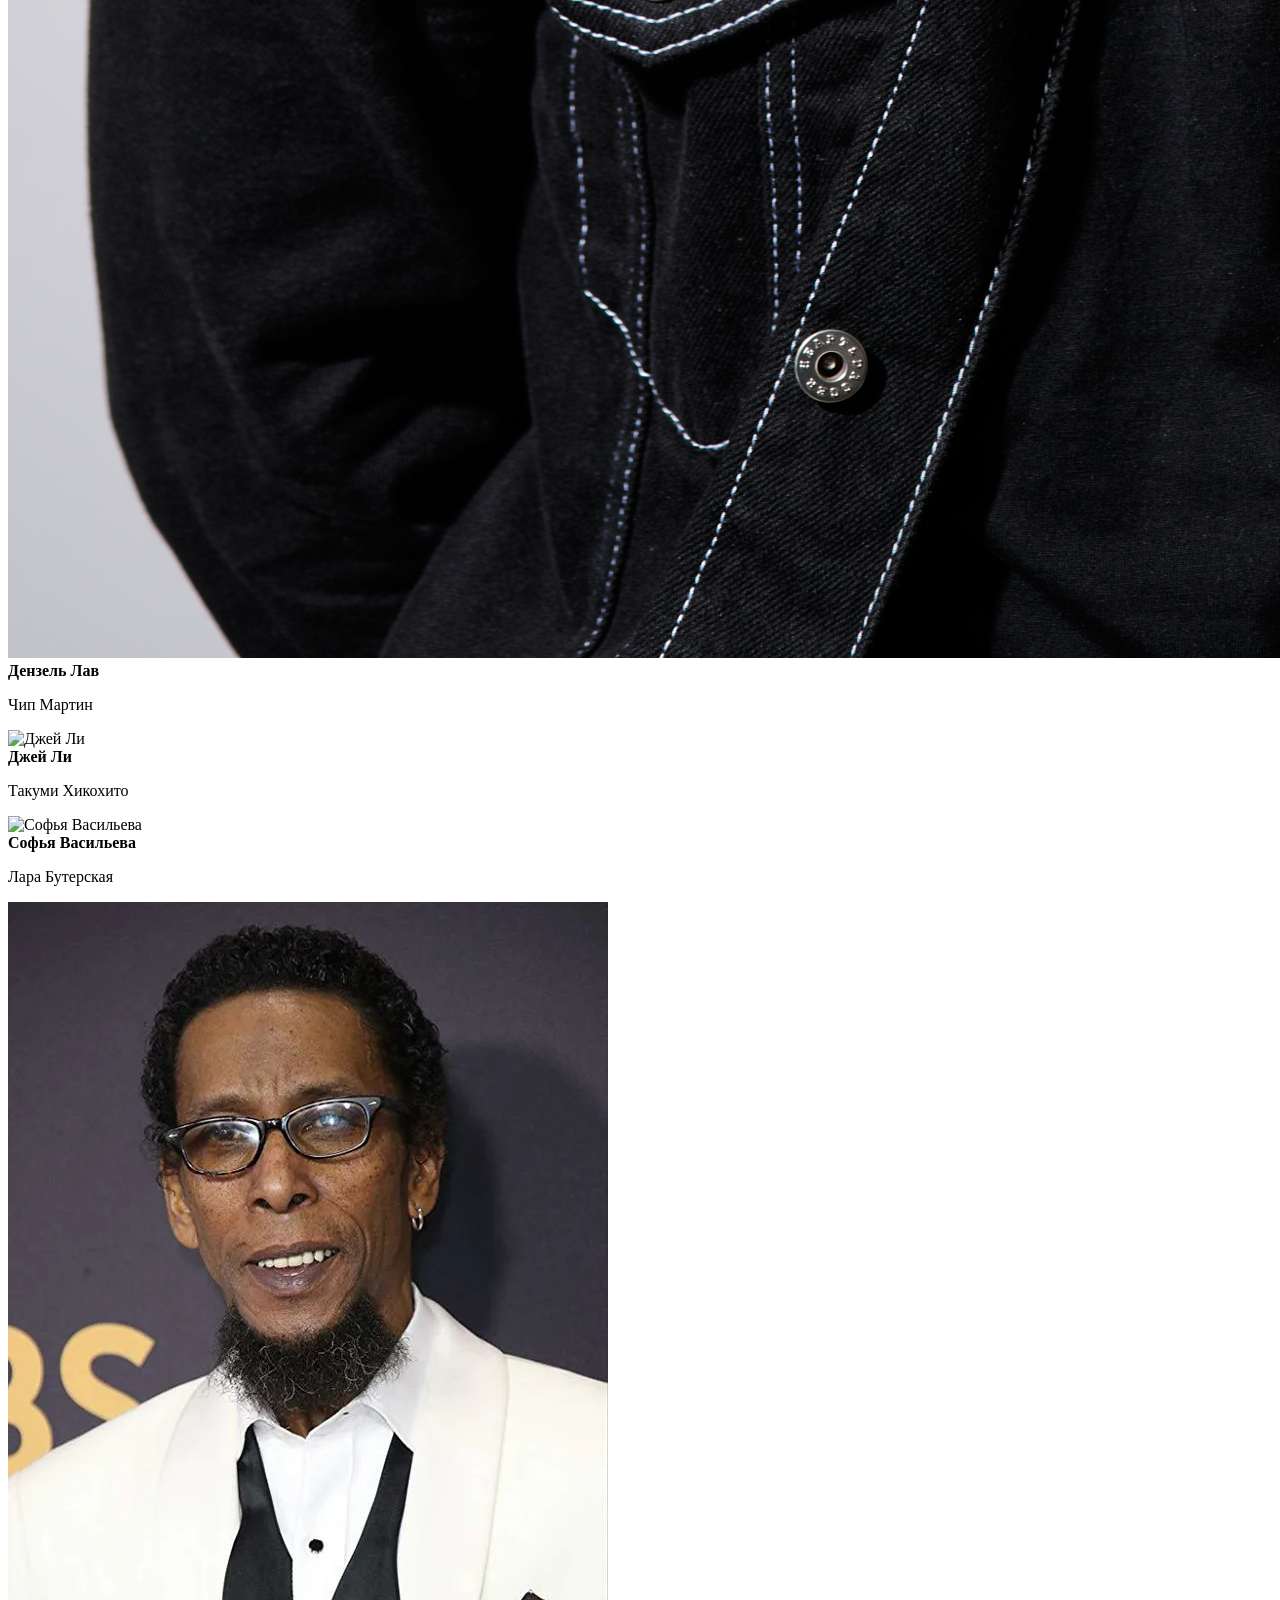
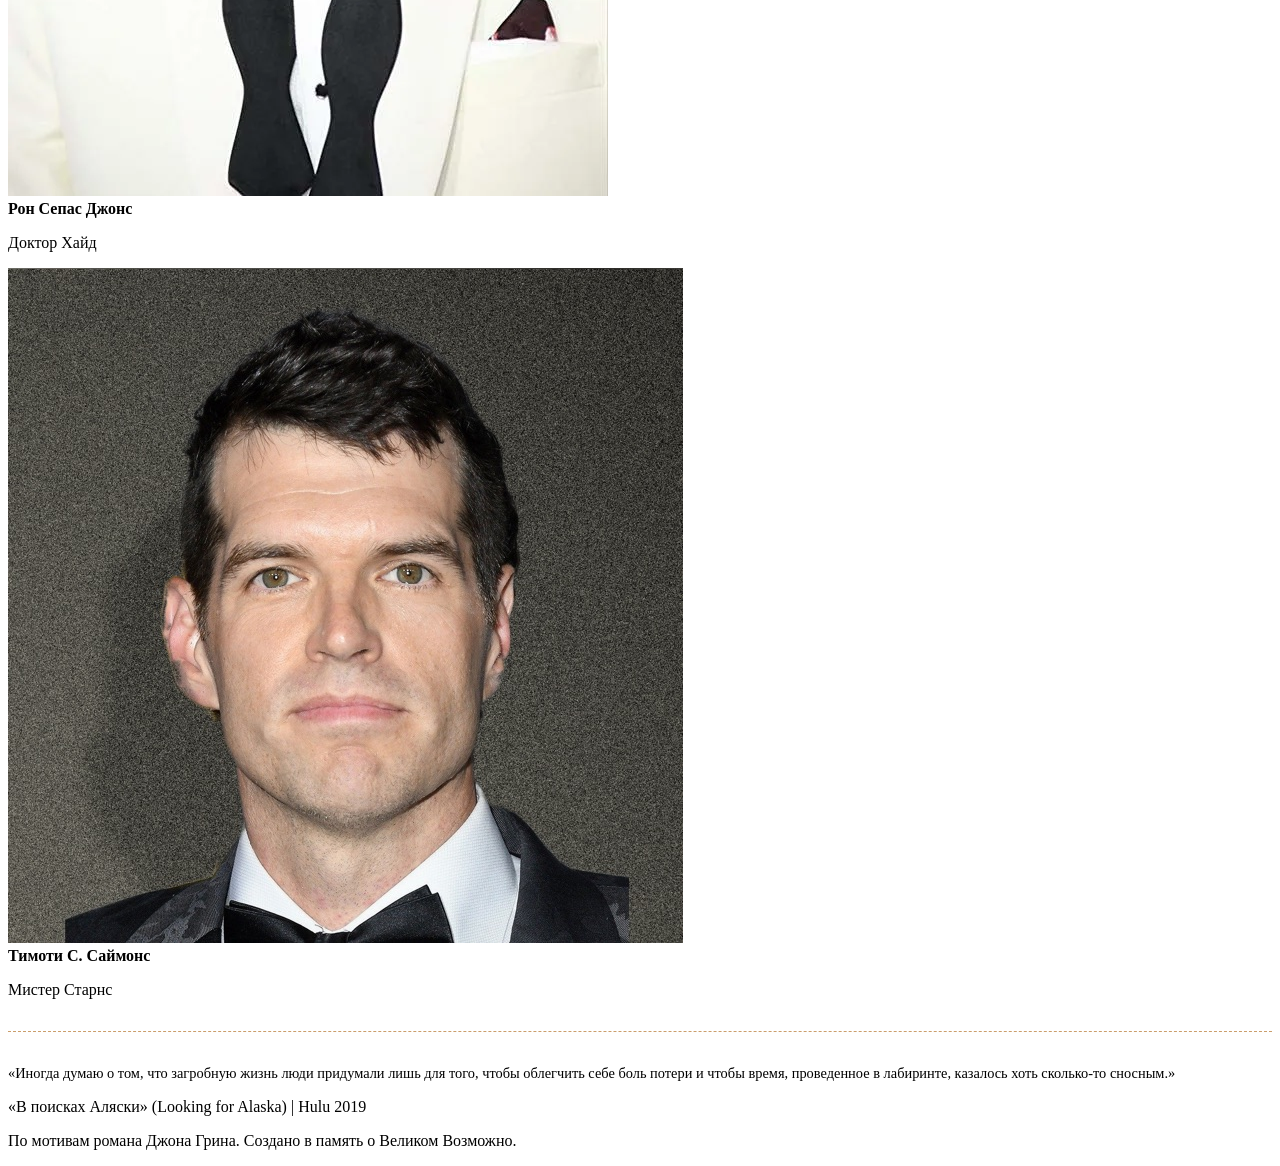
==== commit 0f1ae1e7: "Update cast.html" ====
--- a/cast.html
+++ b/cast.html
@@ -4,7 +4,7 @@
     <meta charset="UTF-8">
     <meta name="viewport" content="width=device-width, initial-scale=1.0, user-scalable=yes">
     <title>В поисках Аляски | Актёры и роли</title>
-    <link rel="stylesheet" href="css/style.css">
+    <link rel="stylesheet" href="style.css">
 </head>
 <body>
 
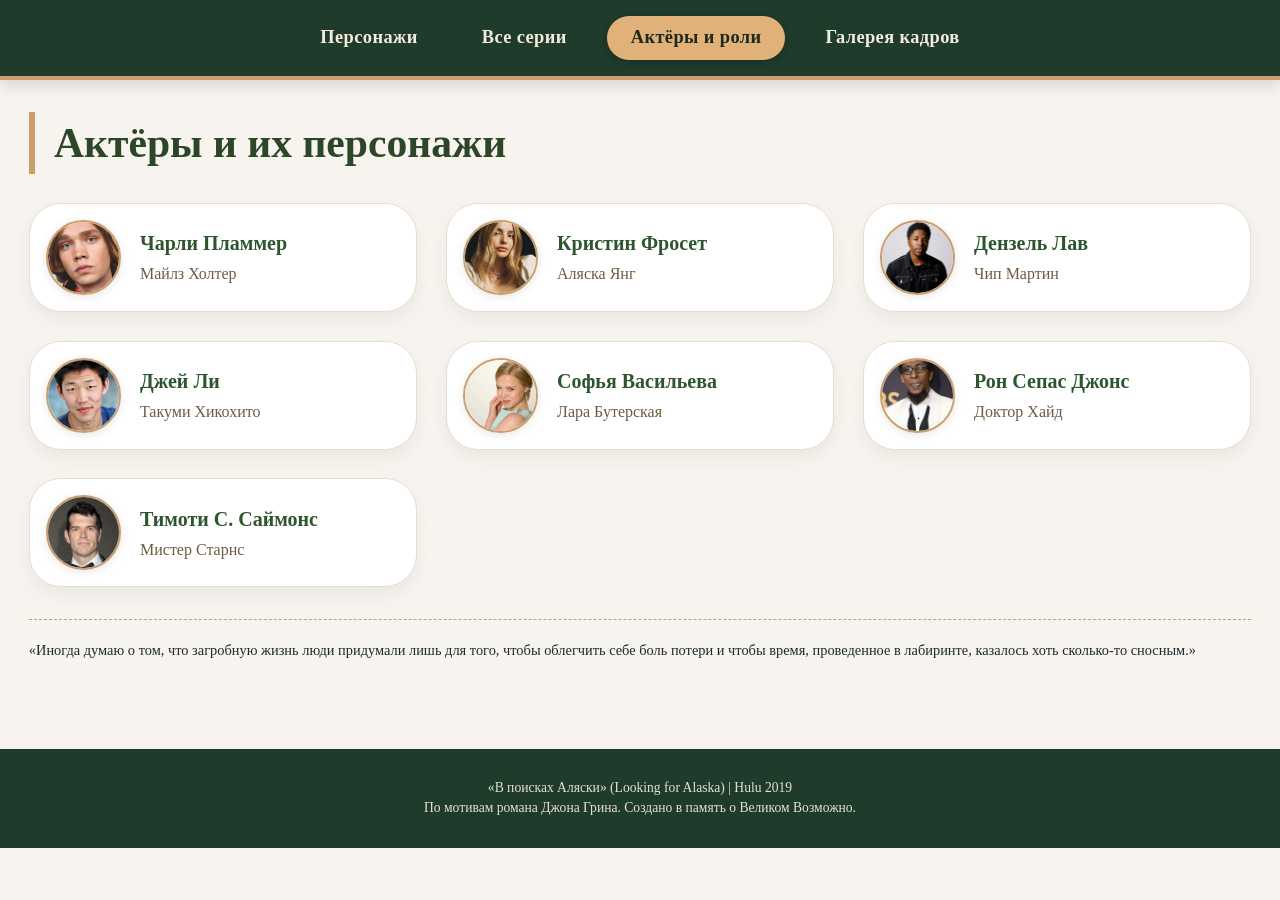
==== commit be930ed7: "Update cast.html" ====
--- a/cast.html
+++ b/cast.html
@@ -31,11 +31,11 @@
             <div class="cast-info"><strong>Дензель Лав</strong><p>Чип Мартин</p></div>
         </div>
         <div class="cast-card">
-            <img class="cast-photo" src="jay" alt="Джей Ли">
+            <img class="cast-photo" src="images/jay.jpg" alt="Джей Ли">
             <div class="cast-info"><strong>Джей Ли</strong><p>Такуми Хикохито</p></div>
         </div>
         <div class="cast-card">
-            <img class="cast-photo" src="sofia" alt="Софья Васильева">
+            <img class="cast-photo" src="images/sofia.jpg" alt="Софья Васильева">
             <div class="cast-info"><strong>Софья Васильева</strong><p>Лара Бутерская</p></div>
         </div>
         <div class="cast-card">
--- a/style.css
+++ b/style.css
@@ -0,0 +1,253 @@
+* {
+    margin: 0;
+    padding: 0;
+    box-sizing: border-box;
+}
+
+body {
+    font-family: 'Segoe UI', 'Roboto', 'Merriweather', serif;
+    background: #f7f3ee;
+    color: #1e2a2e;
+    line-height: 1.5;
+}
+
+.navbar {
+    background: #1f3b2c;
+    padding: 1rem 2rem;
+    display: flex;
+    flex-wrap: wrap;
+    justify-content: center;
+    gap: 1rem;
+    border-bottom: 4px solid #cb9e6b;
+    position: sticky;
+    top: 0;
+    z-index: 200;
+    backdrop-filter: blur(2px);
+    box-shadow: 0 6px 14px rgba(0,0,0,0.12);
+}
+
+.nav-btn {
+    background: none;
+    border: none;
+    font-size: 1.15rem;
+    font-weight: 600;
+    color: #f4ecdb;
+    padding: 0.5rem 1.5rem;
+    cursor: pointer;
+    transition: all 0.2s ease;
+    border-radius: 40px;
+    font-family: inherit;
+    letter-spacing: 0.4px;
+    text-decoration: none;
+    display: inline-block;
+}
+
+.nav-btn:hover {
+    background: #cb9e6b;
+    color: #1f2e22;
+    transform: translateY(-2px);
+}
+
+.nav-btn.active {
+    background: #e0b179;
+    color: #1e2a1c;
+    box-shadow: 0 2px 8px rgba(0,0,0,0.2);
+}
+
+.page-container {
+    max-width: 1300px;
+    margin: 0 auto;
+    padding: 2rem 1.8rem 3rem;
+}
+
+h1 {
+    font-size: 2.6rem;
+    margin-bottom: 0.25rem;
+    color: #2c4727;
+    border-left: 6px solid #cb9e6b;
+    padding-left: 1.2rem;
+    font-weight: 700;
+}
+
+h2 {
+    font-size: 1.9rem;
+    margin: 1.5rem 0 1rem;
+    color: #3c6040;
+    font-weight: 600;
+}
+
+h3 {
+    font-size: 1.45rem;
+    margin: 0.7rem 0 0.4rem;
+    color: #6b4c2c;
+}
+
+.characters-grid {
+    display: grid;
+    grid-template-columns: repeat(auto-fill, minmax(270px, 1fr));
+    gap: 2rem;
+    margin-top: 1.8rem;
+}
+
+.character-card {
+    background: white;
+    border-radius: 32px;
+    overflow: hidden;
+    box-shadow: 0 15px 28px rgba(0,0,0,0.08);
+    transition: transform 0.25s, box-shadow 0.2s;
+    text-align: center;
+}
+
+.character-card:hover {
+    transform: translateY(-6px);
+    box-shadow: 0 22px 34px rgba(0,0,0,0.12);
+}
+
+.character-img {
+    width: 100%;
+    height: 300px;
+    object-fit: cover;
+    background: #cfc2ae;
+}
+
+.character-card h3 {
+    font-size: 1.65rem;
+    margin-top: 0.8rem;
+}
+
+.character-desc {
+    padding: 0 1.2rem 1.5rem;
+    font-size: 0.95rem;
+    color: #3f423c;
+}
+
+.episodes-list {
+    display: flex;
+    flex-direction: column;
+    gap: 1rem;
+    margin-top: 1.8rem;
+}
+
+.episode-item {
+    background: white;
+    border-radius: 1.6rem;
+    padding: 1rem 1.8rem;
+    box-shadow: 0 5px 12px rgba(0,0,0,0.05);
+    border-left: 8px solid #cb9e6b;
+    transition: 0.1s;
+}
+
+.episode-title {
+    font-weight: 800;
+    font-size: 1.25rem;
+    color: #2b532b;
+    background: #f4ece0;
+    display: inline-block;
+    padding: 0.2rem 1rem;
+    border-radius: 40px;
+    margin-bottom: 0.6rem;
+}
+
+.episode-desc {
+    color: #2f423b;
+}
+
+.cast-grid {
+    display: grid;
+    grid-template-columns: repeat(auto-fill, minmax(290px, 1fr));
+    gap: 1.8rem;
+    margin-top: 1.8rem;
+}
+
+.cast-card {
+    background: #ffffffd9;
+    background: white;
+    border-radius: 2rem;
+    padding: 1rem;
+    display: flex;
+    align-items: center;
+    gap: 1.2rem;
+    box-shadow: 0 8px 18px rgba(0,0,0,0.05);
+    transition: 0.2s;
+    border: 1px solid #e7ddcf;
+}
+
+.cast-card:hover {
+    transform: scale(1.01);
+    background: #fffbf5;
+    box-shadow: 0 14px 22px rgba(0,0,0,0.1);
+}
+
+.cast-photo {
+    width: 75px;
+    height: 75px;
+    border-radius: 100px;
+    object-fit: cover;
+    background: #cbbfaa;
+    box-shadow: 0 2px 10px rgba(0,0,0,0.1);
+    border: 2px solid #cb9e6b;
+}
+
+.cast-info strong {
+    font-size: 1.25rem;
+    color: #2e562e;
+    display: block;
+}
+
+.cast-info p {
+    color: #6f5a42;
+    font-weight: 500;
+    margin-top: 4px;
+}
+
+.gallery-grid {
+    display: grid;
+    grid-template-columns: repeat(auto-fill, minmax(250px, 1fr));
+    gap: 1.5rem;
+    margin-top: 2rem;
+}
+
+.gallery-item {
+    background: #fef7ed;
+    border-radius: 1.5rem;
+    overflow: hidden;
+    box-shadow: 0 8px 18px rgba(0,0,0,0.08);
+    transition: all 0.2s;
+}
+
+.gallery-img {
+    width: 100%;
+    aspect-ratio: 16 / 9;
+    object-fit: cover;
+    display: block;
+    transition: transform 0.3s ease;
+}
+
+.gallery-item:hover .gallery-img {
+    transform: scale(1.02);
+}
+
+.caption {
+    padding: 0.5rem 0.8rem 0.9rem;
+    font-size: 0.85rem;
+    text-align: center;
+    color: #5a4a32;
+    font-weight: 500;
+    background: #fff7ed;
+}
+
+.footer {
+    text-align: center;
+    padding: 1.8rem;
+    background: #1f3b2c;
+    color: #e9dfce;
+    margin-top: 2.5rem;
+    font-size: 0.85rem;
+}
+
+@media (max-width: 700px) {
+    .navbar { gap: 0.5rem; padding: 0.8rem 1rem;}
+    .nav-btn { padding: 0.3rem 0.8rem; font-size: 0.9rem;}
+    h1 { font-size: 1.9rem; }
+    .cast-card { padding: 0.8rem; gap: 0.8rem;}
+}
